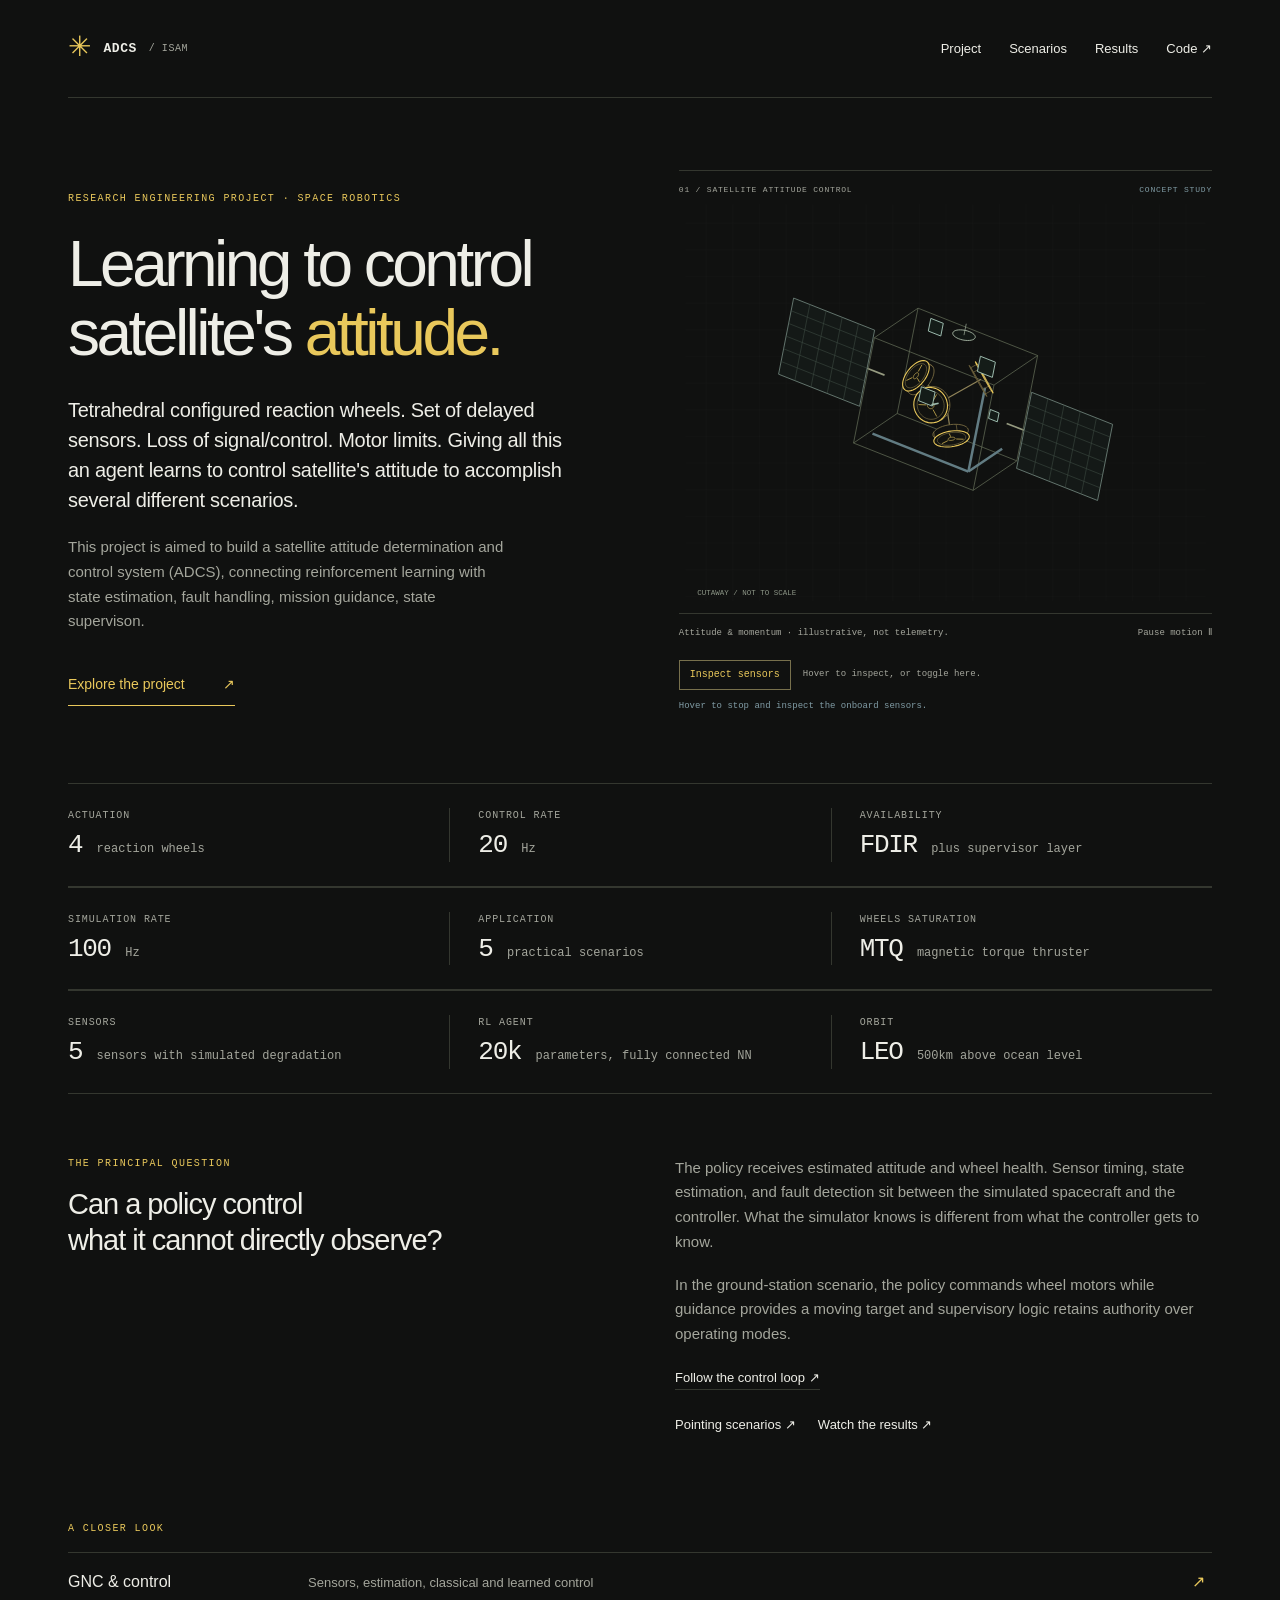
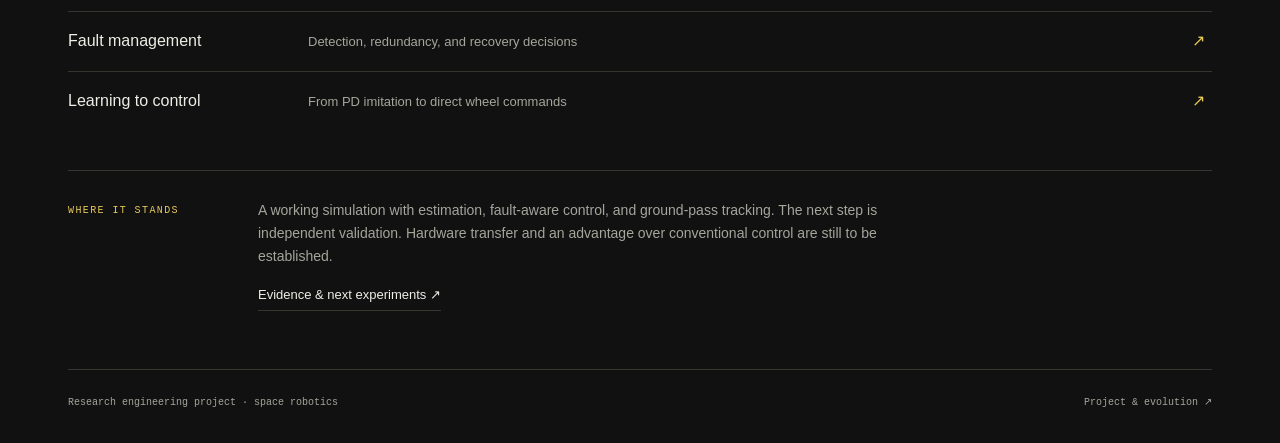
==== index.html @ 189f8894 "update directory" ====
<!doctype html>
<html lang="en">
<head>
  <meta charset="utf-8">
  <meta name="viewport" content="width=device-width, initial-scale=1">
  <meta name="description" content="A satellite attitude-control project: reinforcement learning, state estimation, and fault-aware control in simulation.">
  <meta name="theme-color" content="#101110">
  <title>Satellite attitude control — an engineering project</title>
  <link rel="icon" href="assets/mark.svg" type="image/svg+xml">
  <link rel="stylesheet" href="style.css">
  <script src="site-config.js" defer></script>
  <script src="script.js" defer></script>
  <script src="satellite.js" defer></script>
</head>
<body>
<a class="skip-link" href="#main">Skip to content</a>
<div class="page">
  <header class="site-header">
    <a class="wordmark" href="index.html" aria-label="ADCS project home"><span class="mark" aria-hidden="true">✳</span> ADCS <span class="wordmark-note">/ ISAM</span></a>
    <nav aria-label="Main navigation"><a href="technical.html">Project</a><a href="scenarios.html">Scenarios</a><a href="results.html">Results</a><a data-repo="" hidden="hidden">Code ↗</a></nav></header>
  <main id="main">
    <section class="hero" aria-labelledby="project-title">
      <div class="hero-copy">
        <p class="eyebrow">Research engineering project · space robotics</p>
        <h1 id="project-title">Learning to control<br>satellite's <em> attitude.</em></h1>
        <p class="lead">Tetrahedral configured reaction wheels. Set of delayed sensors. Loss of signal/control. Motor limits. Giving all this an agent learns to control satellite's attitude to accomplish several different scenarios.</p>
        <p class="intro">This project is aimed to build a satellite attitude determination and control system (ADCS), connecting reinforcement learning with state estimation, fault handling, mission guidance, state supervison.</p>
        <a class="primary-link" href="technical.html">Explore the project <span aria-hidden="true">↗</span></a>
      </div>
      <figure class="blueprint">
        <div class="drawing-head"><span>01 / SATELLITE ATTITUDE CONTROL</span><span class="drawing-scale">CONCEPT STUDY</span></div>
        <div class="wheel-diagram" data-wheel-diagram><img src="assets/reaction-wheels.svg" width="640" height="500" alt="Cutaway satellite sketch with four reaction wheels, solar panels, a star tracker, and magnetic torquers."></div>
        <figcaption><span>Attitude &amp; momentum · illustrative, not telemetry.</span><button class="motion-toggle" type="button" data-motion hidden aria-pressed="false">Pause motion Ⅱ</button></figcaption>
        <div class="drawing-controls" data-drawing-controls hidden><button class="unload-toggle" type="button" data-unload aria-pressed="false" aria-describedby="interaction-hint">Inspect sensors</button><span id="interaction-hint">Hover to inspect, or toggle here.</span></div>
        <p class="drawing-status" data-drawing-status role="status" aria-live="polite" hidden></p>
      </figure>
    </section>
    <dl class="spec-strip" aria-label="B3 controller configuration">
      <div><dt>Actuation</dt><dd>4 <span>reaction wheels</span></dd></div>
      <div><dt>Control rate</dt><dd>20 <span>Hz</span></dd></div>
      <div><dt>Availability</dt><dd>FDIR <span>plus supervisor layer</span></dd></div>
    </dl>
    </section>
    <dl class="spec-strip" aria-label="B3 controller configuration">
      <div><dt>Simulation rate</dt><dd>100 <span>Hz</span></dd></div>
      <div><dt>Application</dt><dd>5 <span>practical scenarios</span></dd></div>
      <div><dt>Wheels saturation</dt><dd>MTQ <span>magnetic torque thruster</span></dd></div>
    </dl>
        </section>
    <dl class="spec-strip" aria-label="B3 controller configuration">
      <div><dt>Sensors</dt><dd>5 <span>sensors with simulated degradation</span></dd></div>
      <div><dt>RL agent</dt><dd>20k <span>parameters, fully connected NN</span></dd></div>
      <div><dt>Orbit</dt><dd>LEO <span>500km above ocean level</span></dd></div>
    </dl>
    <section class="project-brief" aria-labelledby="question-title">
      <div><p class="eyebrow">The principal question</p><h2 id="question-title">Can a policy control<br>what it cannot directly observe?</h2></div>
      <div class="brief-copy"><p>The policy receives estimated attitude and wheel health. Sensor timing, state estimation, and fault detection sit between the simulated spacecraft and the controller. What the simulator knows is different from what the controller gets to know.</p><p>In the ground-station scenario, the policy commands wheel motors while guidance provides a moving target and supervisory logic retains authority over operating modes.</p><a class="text-link" href="technical.html#control">Follow the control loop <span aria-hidden="true">↗</span></a><p class="next-links"><a href="scenarios.html">Pointing scenarios ↗</a><a href="results.html">Watch the results ↗</a></p></div>
    </section>
    <section class="reading-paths" aria-labelledby="paths-title"><p class="eyebrow" id="paths-title">A closer look</p><a href="gnc.html"><span>GNC &amp; control</span><small>Sensors, estimation, classical and learned control</small><b aria-hidden="true">↗</b></a><a href="fdir.html"><span>Fault management</span><small>Detection, redundancy, and recovery decisions</small><b aria-hidden="true">↗</b></a><a href="learning.html"><span>Learning to control</span><small>From PD imitation to direct wheel commands</small><b aria-hidden="true">↗</b></a></section>
    <section class="status-note" aria-labelledby="status-title">
      <p class="eyebrow" id="status-title">Where it stands</p>
      <p>A working simulation with estimation, fault-aware control, and ground-pass tracking. The next step is independent validation. Hardware transfer and an advantage over conventional control are still to be established.</p>
      <a class="text-link" href="technical.html#evidence">Evidence &amp; next experiments <span aria-hidden="true">↗</span></a>
    </section>
  </main>
  <footer><span data-author>Research engineering project · space robotics</span><div><a data-contact hidden>Contact ↗</a><a href="technical.html">Project &amp; evolution ↗</a></div></footer>
</div>
</body>
</html>
---- style.css ----
/* Plain static pages. No fonts, libraries, or remote assets required. */
:root{color-scheme:dark;--bg:#101110;--ink:#eeeee7;--muted:#a4a69c;--line:#34372f;--yellow:#e9c85b;--blue:#809ca5;--mono:ui-monospace,SFMono-Regular,Consolas,"Liberation Mono",monospace}
*{box-sizing:border-box}html{scroll-behavior:smooth;scroll-padding-top:28px}body{margin:0;background:var(--bg);color:var(--ink);font:16px/1.65 Arial,Helvetica,sans-serif;-webkit-font-smoothing:antialiased}::selection{background:var(--yellow);color:var(--bg)}[hidden]{display:none!important}a{color:inherit;text-underline-offset:5px}a:hover{color:var(--yellow)}a:focus-visible,button:focus-visible{outline:2px solid var(--yellow);outline-offset:6px}button{font:inherit}.page{max-width:1240px;margin:auto;padding:0 48px}.site-header{height:98px;border-bottom:1px solid var(--line);display:flex;align-items:center;justify-content:space-between;gap:24px}.wordmark{display:flex;align-items:center;gap:12px;text-decoration:none;font:600 13px/1 var(--mono);letter-spacing:.04em}.mark{font-size:28px;color:var(--yellow);font-weight:400}.wordmark-note{color:var(--muted);font-size:10px;font-weight:400}.site-header nav{display:flex;gap:28px}.site-header nav a{font-size:13px;text-decoration:none}.hero{display:grid;grid-template-columns:1.08fr 1fr;gap:35px;padding:72px 0 56px;align-items:center}.eyebrow{font:10px/1.5 var(--mono);text-transform:uppercase;letter-spacing:.14em;color:var(--yellow);margin:0 0 24px}h1{font-weight:400;font-size:clamp(46px,5vw,66px);line-height:1.08;letter-spacing:-.055em;margin:0 0 27px}h1 em{font-style:normal;color:var(--yellow)}.lead{font-size:20px;line-height:1.5;letter-spacing:-.015em;margin:0 0 20px;max-width:505px}.intro{max-width:440px;font-size:15px;color:var(--muted);margin:0 0 30px}.primary-link{display:inline-flex;justify-content:space-between;gap:38px;padding:9px 0;border-bottom:1px solid var(--yellow);color:var(--yellow);text-decoration:none;font-size:14px}.primary-link:hover{color:var(--ink);border-color:var(--ink)}.blueprint{margin:0;min-width:0;align-self:center}.drawing-head{display:flex;justify-content:space-between;font:8px/1.5 var(--mono);letter-spacing:.1em;color:var(--muted);border-top:1px solid var(--line);padding-top:13px;gap:12px}.drawing-scale{color:var(--blue)}.wheel-diagram{width:100%;aspect-ratio:540/430}.wheel-diagram img,.wheel-diagram svg{display:block;width:100%;height:auto}.blueprint figcaption{font:9px/1.5 var(--mono);color:var(--muted);display:flex;justify-content:space-between;align-items:center;gap:12px;padding-top:8px;border-top:1px solid var(--line)}.motion-toggle{background:transparent;border:0;color:var(--muted);cursor:pointer;font:9px/1.5 var(--mono);padding:5px 0;white-space:nowrap}.motion-toggle:hover{color:var(--yellow)}.spec-strip{display:grid;grid-template-columns:repeat(3,1fr);border-block:1px solid var(--line);margin:0;padding:24px 0}.spec-strip>div{padding:0 28px;border-left:1px solid var(--line)}.spec-strip>div:first-child{padding-left:0;border:0}dt{font:10px/1.5 var(--mono);text-transform:uppercase;letter-spacing:.09em;color:var(--muted)}.spec-strip dd{margin:6px 0 0;font:26px/1.25 var(--mono);letter-spacing:-.05em}.spec-strip dd span{font:12px/1.4 var(--mono);color:var(--muted);letter-spacing:0}.project-brief{display:grid;grid-template-columns:1fr 1fr;gap:70px;padding:62px 0}.project-brief .eyebrow{margin-bottom:15px}h2{font-size:29px;line-height:1.25;font-weight:400;letter-spacing:-.035em;margin:0 0 24px}p{margin:0 0 18px}.brief-copy{color:var(--muted);font-size:15px}.brief-copy p:last-of-type{margin-bottom:24px}.text-link{font-size:13px;text-decoration:none;color:var(--ink);border-bottom:1px solid var(--line);padding-bottom:4px}.status-note{display:grid;grid-template-columns:160px 1fr;gap:0 30px;padding:28px 0 34px;border-top:1px solid var(--line)}.status-note .eyebrow{padding-top:4px;grid-row:span 2}.status-note p:not(.eyebrow){font-size:14px;max-width:680px;color:var(--muted);margin-bottom:16px}.status-note a{justify-self:start}footer{margin-top:24px;padding:25px 0 32px;display:flex;gap:20px;justify-content:space-between;border-top:1px solid var(--line);font:10px/1.6 var(--mono);color:var(--muted)}footer div{display:flex;gap:25px}footer a{text-decoration:none}.recording{border-top:1px solid var(--line);padding:32px 0}.recording .section-label{display:flex;justify-content:space-between;align-items:baseline}.recording video{display:block;width:100%;background:#171917}.recording .caption{font:11px/1.6 var(--mono);color:var(--muted);margin:12px 0 0}.skip-link{position:absolute;left:20px;top:-80px;z-index:2;padding:12px;background:var(--yellow);color:var(--bg)}.skip-link:focus{top:12px}.note-header{padding:64px 0 38px}.note-header h1{font-size:60px}.note-header .lead{max-width:590px;color:var(--muted);font-size:18px}.section-nav{display:flex;gap:20px 34px;flex-wrap:wrap;padding:20px 0;border-block:1px solid var(--line);font:11px/1.5 var(--mono)}.section-nav a{text-decoration:none}.note-section{display:grid;grid-template-columns:180px minmax(0,720px);gap:28px;padding:50px 0;border-bottom:1px solid var(--line)}.note-section:last-child{border:0}.note-margin{display:flex;flex-direction:column;gap:15px;font:9px/1.5 var(--mono);letter-spacing:.06em;color:var(--muted)}.section-number{font:25px/1 var(--mono);color:var(--yellow)}.note-body{font-size:16px;color:#c6c8bf}.note-body h2{color:var(--ink);font-size:29px}.note-body h3{font-size:17px;line-height:1.4;font-weight:400;color:var(--ink);margin:24px 0 10px}.note-body p:last-child{margin-bottom:0}strong{font-weight:400;color:var(--ink)}.architecture-list,.evidence-list{margin:28px 0}.architecture-list>div,.evidence-list>div{display:grid;grid-template-columns:145px 1fr;gap:22px;padding:16px 0;border-top:1px solid var(--line)}.architecture-list dt,.evidence-list dt{color:var(--yellow);font-size:10px;letter-spacing:0;text-transform:none;padding-top:3px}.architecture-list dd,.evidence-list dd{margin:0;font-size:14px;line-height:1.7}.aside-note{border-left:2px solid var(--blue);padding-left:17px;font-size:13px;color:var(--muted);margin-top:24px}.network-line{display:flex;align-items:center;justify-content:space-around;gap:15px;border-block:1px solid var(--line);padding:23px 10px;margin:26px 0;font:23px/1.2 var(--mono);color:var(--yellow)}.network-line small{display:block;font:10px/1.5 var(--mono);color:var(--muted);margin-top:8px}.network-line b{font-weight:400;color:var(--muted);font-size:16px}.milestones{list-style:none;margin:0;padding:0}.milestones li{display:grid;grid-template-columns:130px 1fr;gap:24px;border-top:1px solid var(--line);padding:18px 0}.milestone-id{font:10px/1.5 var(--mono);color:var(--yellow);padding-top:5px}.milestones h3{margin:0 0 5px;font-size:16px}.milestones p{font-size:13px;color:var(--muted);margin:0}
@media(min-width:1500px){.page{max-width:1360px;padding-inline:64px}.hero{gap:65px;padding-top:90px;padding-bottom:70px}h1{font-size:75px}.lead{font-size:22px}.intro{font-size:16px}.drawing-head{font-size:9px}}
@media(max-width:900px){.page{padding:0 28px}.hero{gap:15px;padding-top:52px}h1{font-size:48px}.lead{font-size:18px}.drawing-scale{display:none}.drawing-head{font-size:8px}.blueprint figcaption{flex-wrap:wrap;font-size:8px}.project-brief{gap:30px}.note-section{grid-template-columns:130px minmax(0,1fr)}.section-nav{gap:15px 23px}.spec-strip dd{font-size:24px}.spec-strip dd span{display:block;font-size:11px;margin-top:7px}}
@media(max-width:640px){.page{padding:0 23px}.site-header{height:76px;gap:15px}.wordmark{gap:7px;font-size:12px}.wordmark-note{display:none}.site-header nav{gap:18px}.site-header nav a{font-size:12px}.hero{grid-template-columns:1fr;gap:35px;padding:39px 0 30px}.eyebrow{font-size:9px;margin-bottom:21px}h1{font-size:51px;max-width:480px}.lead{font-size:19px;max-width:450px}.intro{font-size:14px}.blueprint{width:100%;max-width:490px;margin:0 auto}.drawing-scale{display:inline}.blueprint figcaption{font-size:9px}.spec-strip{padding:20px 0}.spec-strip>div{padding:0 12px}dt{font-size:8px}.spec-strip dd{font-size:22px}.spec-strip dd span{font-size:9px}.project-brief{grid-template-columns:1fr;gap:0;padding:39px 0}.project-brief h2{font-size:28px;margin-bottom:22px}.status-note{grid-template-columns:1fr;padding:25px 0 15px}.status-note .eyebrow{margin-bottom:13px;grid-row:auto}.status-note p:not(.eyebrow){font-size:13px}footer{font-size:9px;align-items:flex-start}footer div{flex-direction:column;gap:10px;text-align:right}.note-header{padding:40px 0 23px}.note-header h1{font-size:47px}.note-header .lead{font-size:16px}.section-nav{display:grid;grid-template-columns:1fr 1fr;gap:15px;font-size:9px}.note-section{grid-template-columns:1fr;gap:21px;padding:35px 0}.note-margin{flex-direction:row;align-items:center;gap:14px}.section-number{font-size:18px}.note-body h2{font-size:27px}.note-body{font-size:15px}.architecture-list>div,.evidence-list>div{grid-template-columns:1fr;gap:8px}.network-line{font-size:19px;gap:10px;padding-inline:0}.milestones li{grid-template-columns:87px 1fr;gap:13px}.milestone-id{font-size:9px}.recording .section-label{display:block}.recording h2{font-size:24px}}
@media(prefers-reduced-motion:reduce){html{scroll-behavior:auto}}
/* Iteration 02: contextual spacecraft illustration and specialist reading. */
.wheel-diagram{aspect-ratio:640/500}.drawing-controls{display:flex;align-items:center;gap:12px;margin-top:15px}.unload-toggle{background:transparent;border:1px solid #77704c;color:var(--yellow);padding:7px 10px;font:10px/1.4 var(--mono);cursor:pointer;white-space:nowrap}.unload-toggle:hover,.unload-toggle[aria-pressed=true]{background:var(--yellow);color:var(--bg)}.drawing-controls>span{font:9px/1.5 var(--mono);color:var(--muted)}.drawing-status{font:9px/1.5 var(--mono);color:var(--blue);min-height:27px;margin:10px 0 0}.reading-paths{padding:0 0 40px}.reading-paths>.eyebrow{margin-bottom:16px}.reading-paths>a{display:grid;grid-template-columns:220px 1fr 20px;gap:20px;padding:16px 0;border-top:1px solid var(--line);text-decoration:none;align-items:baseline}.reading-paths>a>span{font-size:16px}.reading-paths small{font-size:13px;color:var(--muted)}.reading-paths b{font-weight:400;color:var(--yellow)}.topic-nav{display:flex;flex-wrap:wrap;gap:13px 28px;border-block:1px solid var(--line);padding:19px 0;font:11px/1.6 var(--mono)}.topic-nav a{text-decoration:none}.topic-nav [aria-current=page]{color:var(--yellow)}.table-wrap{max-width:100%;overflow-x:auto;margin:26px 0}table{border-collapse:collapse;width:100%;font-size:13px;line-height:1.6;text-align:left}caption{text-align:left;color:var(--muted);font:10px/1.6 var(--mono);margin-bottom:12px}th,td{border-top:1px solid var(--line);padding:13px 16px 13px 0;vertical-align:top}thead th{font:10px/1.5 var(--mono);color:var(--yellow)}tbody th{font-weight:400;color:var(--ink);width:37%}td:last-child,th:last-child{padding-right:0}.source-note{font:11px/1.6 var(--mono);color:var(--muted);margin-top:24px}.math-inline{white-space:nowrap;font-family:var(--mono);color:var(--yellow)}.equation{margin:25px 0;border-block:1px solid var(--line);padding:21px 12px;font:15px/1.8 var(--mono);color:var(--yellow);overflow-wrap:anywhere}.compact-facts{display:grid;grid-template-columns:1fr 1fr;margin:24px 0;gap:0 24px}.compact-facts>div{border-top:1px solid var(--line);padding:12px 0}.compact-facts dd{margin:8px 0 0;font:13px/1.5 var(--mono)}.editorial-list{padding-left:20px}.editorial-list li{padding-left:5px;margin-bottom:12px}.article-end{display:flex;gap:20px;flex-wrap:wrap;padding:24px 0;font:11px/1.6 var(--mono)}.note-header .lead{max-width:690px}.technical .note-header h1{max-width:1050px}.note-body a{color:var(--ink)}.note-body a:hover{color:var(--yellow)}
@media(max-width:900px){.reading-paths>a{grid-template-columns:170px 1fr 16px;gap:15px}.drawing-controls{flex-wrap:wrap;gap:8px}.hero{grid-template-columns:1fr 1fr}.technical .note-header h1{font-size:54px}}
@media(max-width:640px){.hero{grid-template-columns:1fr}.drawing-controls{flex-wrap:nowrap}.reading-paths>a{grid-template-columns:1fr 16px;gap:3px 12px}.reading-paths small{grid-row:2;font-size:12px}.reading-paths b{grid-row:1;grid-column:2}.topic-nav{display:grid;grid-template-columns:1fr 1fr;gap:13px;font-size:10px}.technical .note-header h1{font-size:43px}th,td{padding:11px 10px 11px 0;font-size:12px}.equation{font-size:12px;padding-inline:0}.drawing-head{letter-spacing:0}.drawing-controls>span{font-size:8px}.blueprint figcaption{font-size:8px}.compact-facts{gap:0 15px}}
/* Iteration 03: scenario sketches, sparse results, and code references. */
.site-header nav [aria-current=page]{color:var(--yellow)}.next-links{display:flex;gap:22px;flex-wrap:wrap;font-size:13px;margin:24px 0 0}.next-links a{text-decoration:none;color:var(--ink)}.scope-line{color:var(--muted);font:11px/1.7 var(--mono);max-width:850px;margin:0 0 25px}.code-reference{margin:22px 0 0!important;font:10px/1.7 var(--mono);color:var(--muted);border-top:1px solid #292d25;padding-top:12px}.code-reference small{color:#909486;font-size:9px;padding-left:8px}.code-reference a{color:var(--yellow);text-decoration:none}.architecture-figure{margin:0 0 29px}.architecture-figure img{display:block;width:100%;height:auto}.architecture-figure figcaption{color:var(--muted);font:10px/1.6 var(--mono);margin-top:12px}.scenario-block{display:grid;grid-template-columns:1fr 1.16fr;gap:46px;align-items:center;padding:44px 0;border-bottom:1px solid var(--line)}.scenario-copy{font-size:14px;color:var(--muted)}.scenario-copy h2{color:var(--ink);font-size:29px;margin-bottom:17px}.scenario-copy .eyebrow{margin-bottom:17px}.scenario-aim{font-size:18px;line-height:1.5;color:var(--ink)}.scenario-figure{margin:0;min-width:0}.scenario-figure svg,.scenario-figure img{display:block;width:100%;height:auto}.scenario-figure figcaption{display:flex;align-items:center;justify-content:space-between;gap:12px;border-top:1px solid var(--line);padding-top:10px;font:9px/1.6 var(--mono);color:var(--muted)}.result-feature{border-top:1px solid var(--line);padding:32px 0}.result-feature .recording{padding:0;border:0}.media-empty{min-height:220px;border:1px dashed #4d513e;display:flex;flex-direction:column;justify-content:center;align-items:center;text-align:center;padding:30px;color:var(--muted)}.media-empty .eyebrow{margin-bottom:14px}.media-empty p{margin-bottom:10px;color:var(--ink)}.media-empty small{font:10px/1.6 var(--mono);max-width:500px}.result-facts{display:grid;grid-template-columns:repeat(3,1fr);gap:25px;margin:26px 0}.result-facts dd{margin:8px 0 0;font:22px/1.5 var(--mono)}.result-facts dd span{display:block;font:10px/1.6 var(--mono);color:var(--muted);margin-top:6px}.result-reading{color:var(--muted);font-size:14px;max-width:800px}.result-section{display:grid;grid-template-columns:1fr 1.35fr;gap:30px;padding:35px 0;border-top:1px solid var(--line)}.result-section>div>p:not(.eyebrow){font-size:14px;color:var(--muted)}.training-gallery,.result-plot{grid-column:1/-1}.clip-choices{display:grid;grid-template-columns:repeat(3,1fr);gap:14px;margin:0 0 18px}.clip-choice{color:var(--muted);background:transparent;border:1px solid var(--line);text-align:left;padding:13px;font:12px/1.5 var(--mono);cursor:pointer}.clip-choice[aria-pressed=true]{color:var(--yellow);border-color:var(--yellow)}.clip-choice img{width:100%;display:block;margin-bottom:10px}.clip-choice small{display:block;margin-top:6px;font-size:10px}.training-gallery video{display:block;width:100%;max-height:660px;background:#151712}.training-gallery .caption{font:11px/1.7 var(--mono);color:var(--muted);margin:13px 0 0}.result-plot{margin:0}.result-plot img{max-width:100%;height:auto}.result-plot figcaption{font:11px/1.7 var(--mono);color:var(--muted);margin-top:15px}.architecture-figure a{display:block}
@media(max-width:900px){.scenario-block{gap:25px;grid-template-columns:1fr 1fr}.result-facts{gap:18px}.site-header nav{gap:22px}}
@media(max-width:640px){.site-header nav{gap:13px}.site-header nav a{font-size:11px}.scenario-block{grid-template-columns:1fr;gap:20px;padding:32px 0}.scenario-figure figcaption{font-size:8px}.result-facts{grid-template-columns:1fr;gap:16px}.result-facts>div{border-bottom:1px solid var(--line);padding-bottom:14px}.result-facts dd{font-size:19px}.result-section{grid-template-columns:1fr;gap:8px}.media-empty{padding:20px;min-height:190px}.clip-choices{gap:7px}.clip-choice{padding:10px;font-size:10px}.clip-choice small{font-size:8px}.next-links{gap:18px}.code-reference{font-size:9px}.architecture-figure{margin-bottom:22px}}
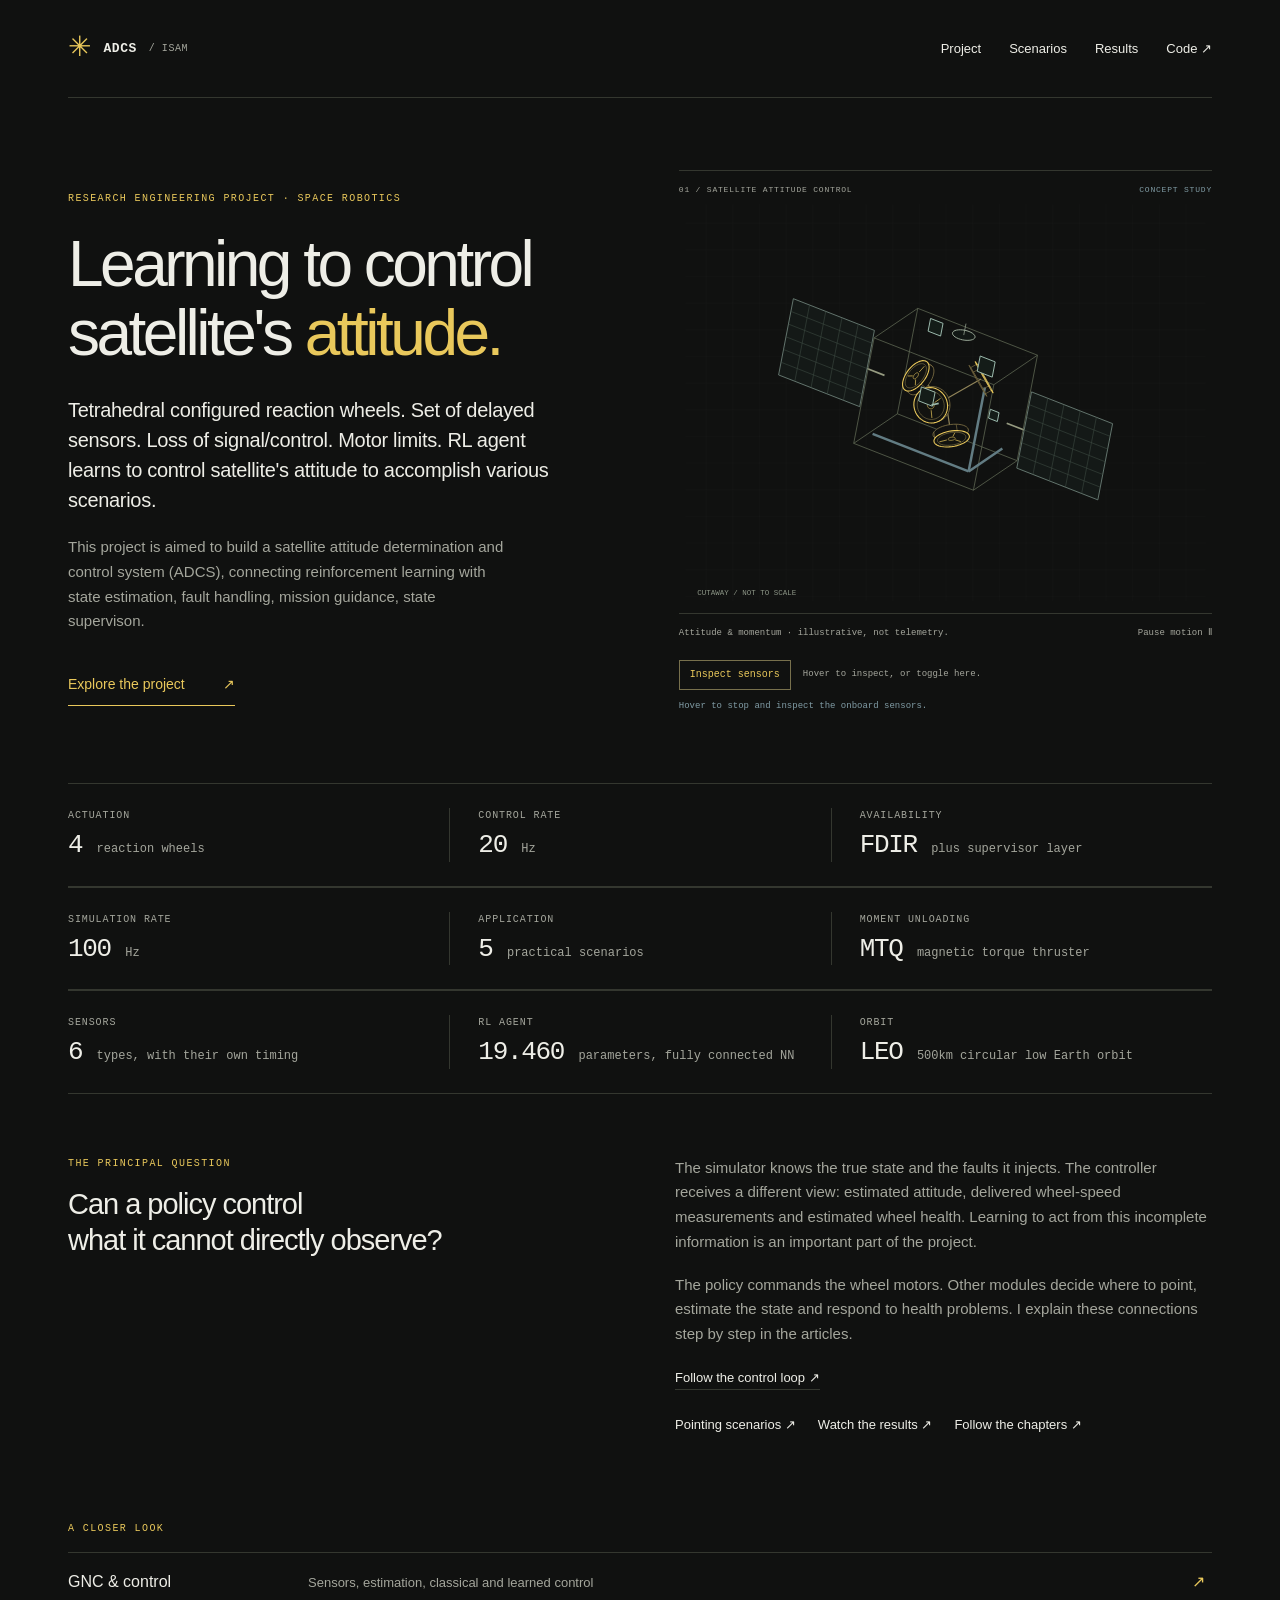
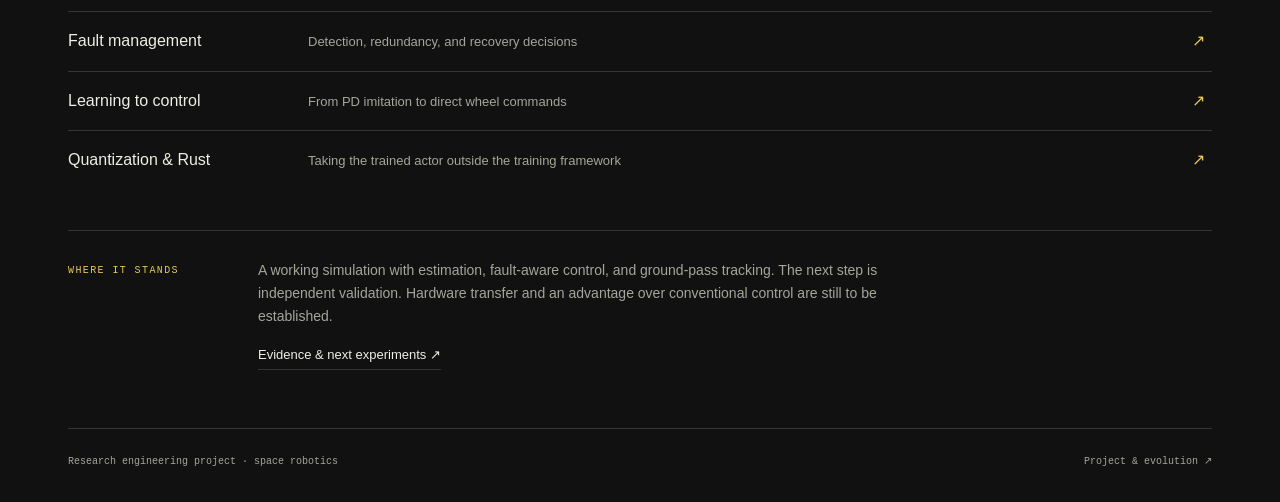
==== commit 855b2628: "update" ====
--- a/index.html
+++ b/index.html
@@ -23,7 +23,7 @@
       <div class="hero-copy">
         <p class="eyebrow">Research engineering project · space robotics</p>
         <h1 id="project-title">Learning to control<br>satellite's <em> attitude.</em></h1>
-        <p class="lead">Tetrahedral configured reaction wheels. Set of delayed sensors. Loss of signal/control. Motor limits. Giving all this an agent learns to control satellite's attitude to accomplish several different scenarios.</p>
+        <p class="lead">Tetrahedral configured reaction wheels. Set of delayed sensors. Loss of signal/control. Motor limits. RL agent learns to control satellite's attitude to accomplish various scenarios.</p>
         <p class="intro">This project is aimed to build a satellite attitude determination and control system (ADCS), connecting reinforcement learning with state estimation, fault handling, mission guidance, state supervison.</p>
         <a class="primary-link" href="technical.html">Explore the project <span aria-hidden="true">↗</span></a>
       </div>
@@ -44,19 +44,21 @@
     <dl class="spec-strip" aria-label="B3 controller configuration">
       <div><dt>Simulation rate</dt><dd>100 <span>Hz</span></dd></div>
       <div><dt>Application</dt><dd>5 <span>practical scenarios</span></dd></div>
-      <div><dt>Wheels saturation</dt><dd>MTQ <span>magnetic torque thruster</span></dd></div>
+      <div><dt>Moment unloading</dt><dd>MTQ <span>magnetic torque thruster</span></dd></div>
     </dl>
         </section>
     <dl class="spec-strip" aria-label="B3 controller configuration">
-      <div><dt>Sensors</dt><dd>5 <span>sensors with simulated degradation</span></dd></div>
-      <div><dt>RL agent</dt><dd>20k <span>parameters, fully connected NN</span></dd></div>
-      <div><dt>Orbit</dt><dd>LEO <span>500km above ocean level</span></dd></div>
+      <div><dt>Sensors</dt><dd>6 <span>types, with their own timing</span></dd></div>
+      <div><dt>RL agent</dt><dd>19.460 <span>parameters, fully connected NN</span></dd></div>
+      <div><dt>Orbit</dt><dd>LEO <span>500km circular low Earth orbit</span></dd></div>
     </dl>
     <section class="project-brief" aria-labelledby="question-title">
       <div><p class="eyebrow">The principal question</p><h2 id="question-title">Can a policy control<br>what it cannot directly observe?</h2></div>
-      <div class="brief-copy"><p>The policy receives estimated attitude and wheel health. Sensor timing, state estimation, and fault detection sit between the simulated spacecraft and the controller. What the simulator knows is different from what the controller gets to know.</p><p>In the ground-station scenario, the policy commands wheel motors while guidance provides a moving target and supervisory logic retains authority over operating modes.</p><a class="text-link" href="technical.html#control">Follow the control loop <span aria-hidden="true">↗</span></a><p class="next-links"><a href="scenarios.html">Pointing scenarios ↗</a><a href="results.html">Watch the results ↗</a></p></div>
+      <div class="brief-copy"><p>The simulator knows the true state and the faults it injects. The controller receives a different view: estimated attitude, delivered wheel-speed measurements and estimated wheel health. Learning to act from this incomplete information is an important part of the project.</p><p>The policy commands the wheel motors. Other modules decide where to point, estimate the state and respond to health problems. I explain these connections step by step in the articles.</p><a class="text-link" href="technical.html#control">Follow the control loop <span aria-hidden="true">↗</span></a><p class="next-links"><a href="scenarios.html">Pointing scenarios ↗</a><a href="results.html">Watch the results ↗</a><a href="technical.html#articles">Follow the chapters ↗</a></p></div>
     </section>
-    <section class="reading-paths" aria-labelledby="paths-title"><p class="eyebrow" id="paths-title">A closer look</p><a href="gnc.html"><span>GNC &amp; control</span><small>Sensors, estimation, classical and learned control</small><b aria-hidden="true">↗</b></a><a href="fdir.html"><span>Fault management</span><small>Detection, redundancy, and recovery decisions</small><b aria-hidden="true">↗</b></a><a href="learning.html"><span>Learning to control</span><small>From PD imitation to direct wheel commands</small><b aria-hidden="true">↗</b></a></section>
+    <section class="reading-paths" aria-labelledby="paths-title">
+      <p class="eyebrow" id="paths-title">A closer look</p>
+      <a href="gnc.html"><span>GNC &amp; control</span><small>Sensors, estimation, classical and learned control</small><b aria-hidden="true">↗</b></a><a href="fdir.html"><span>Fault management</span><small>Detection, redundancy, and recovery decisions</small><b aria-hidden="true">↗</b></a><a href="learning.html"><span>Learning to control</span><small>From PD imitation to direct wheel commands</small><b aria-hidden="true">↗</b></a><a href="technical.html#execution"><span>Quantization &amp; Rust</span><small>Taking the trained actor outside the training framework</small><b aria-hidden="true">↗</b></a></section>
     <section class="status-note" aria-labelledby="status-title">
       <p class="eyebrow" id="status-title">Where it stands</p>
       <p>A working simulation with estimation, fault-aware control, and ground-pass tracking. The next step is independent validation. Hardware transfer and an advantage over conventional control are still to be established.</p>
